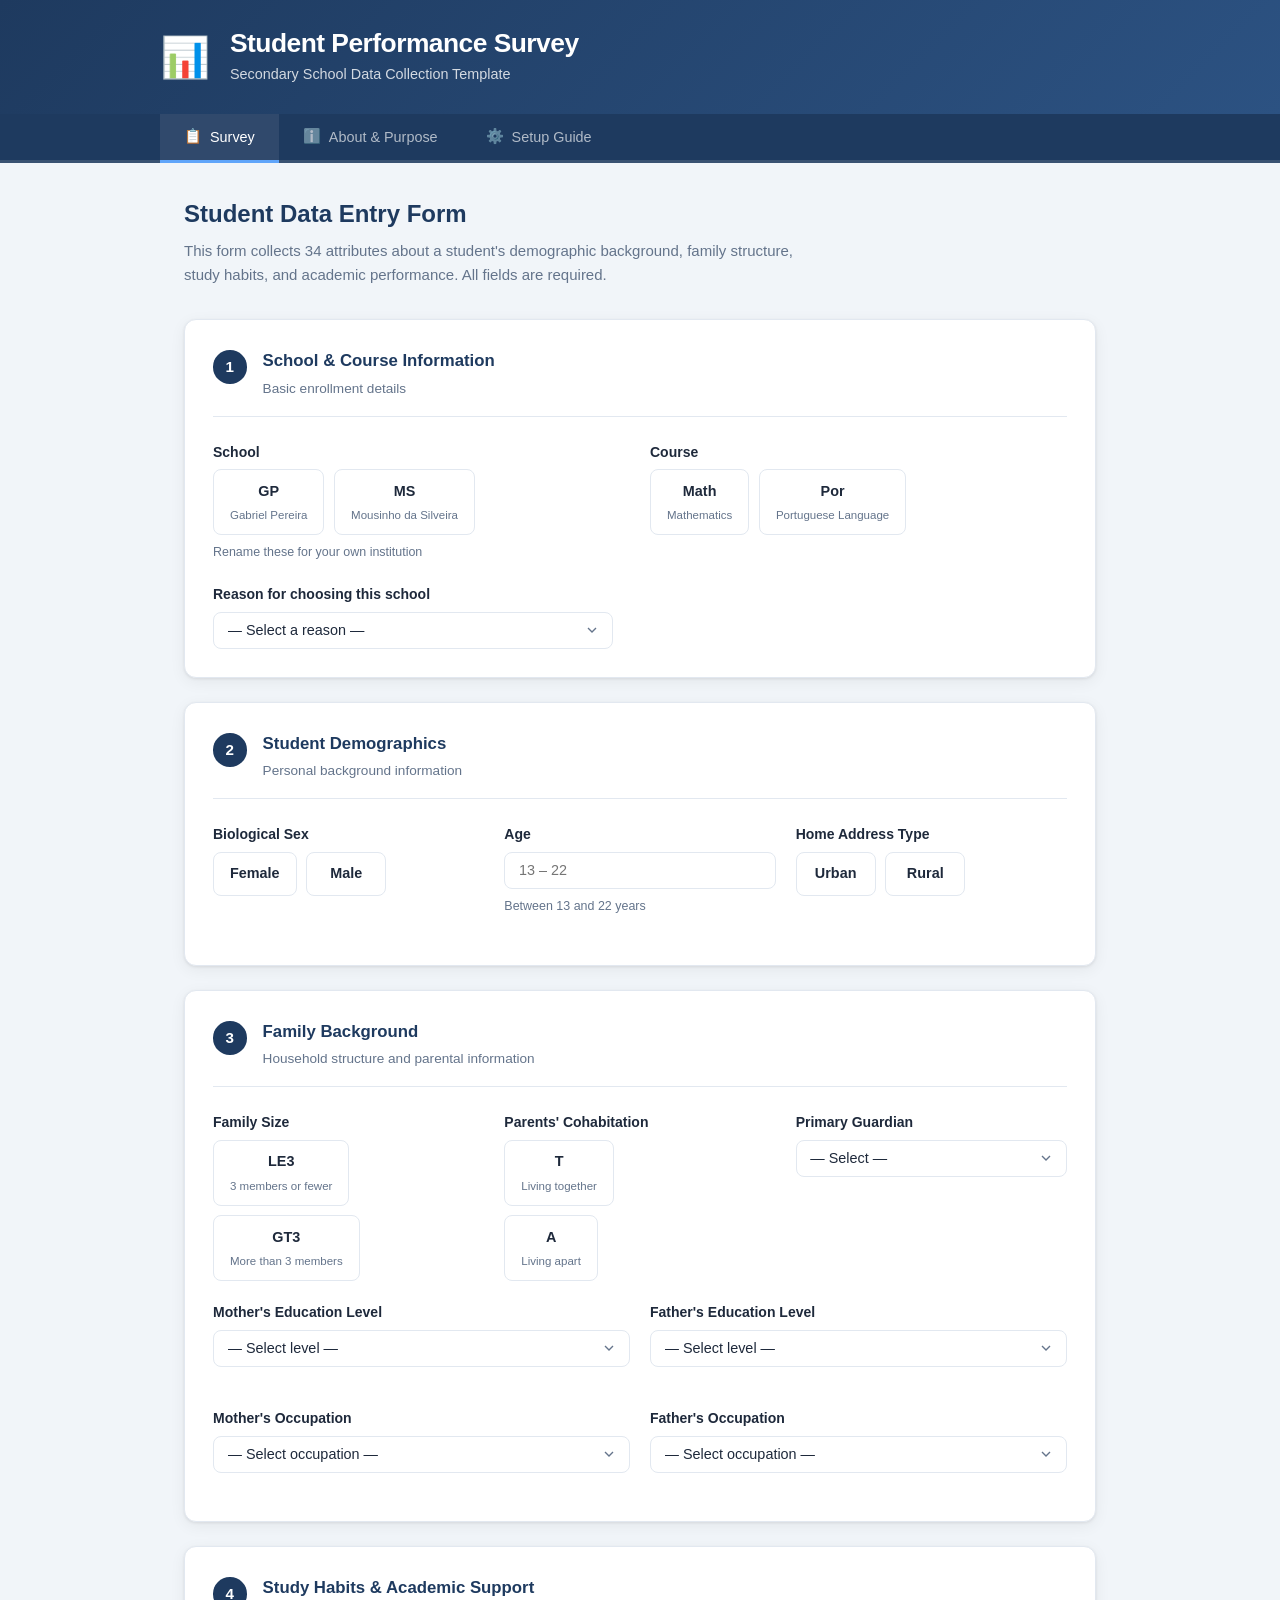
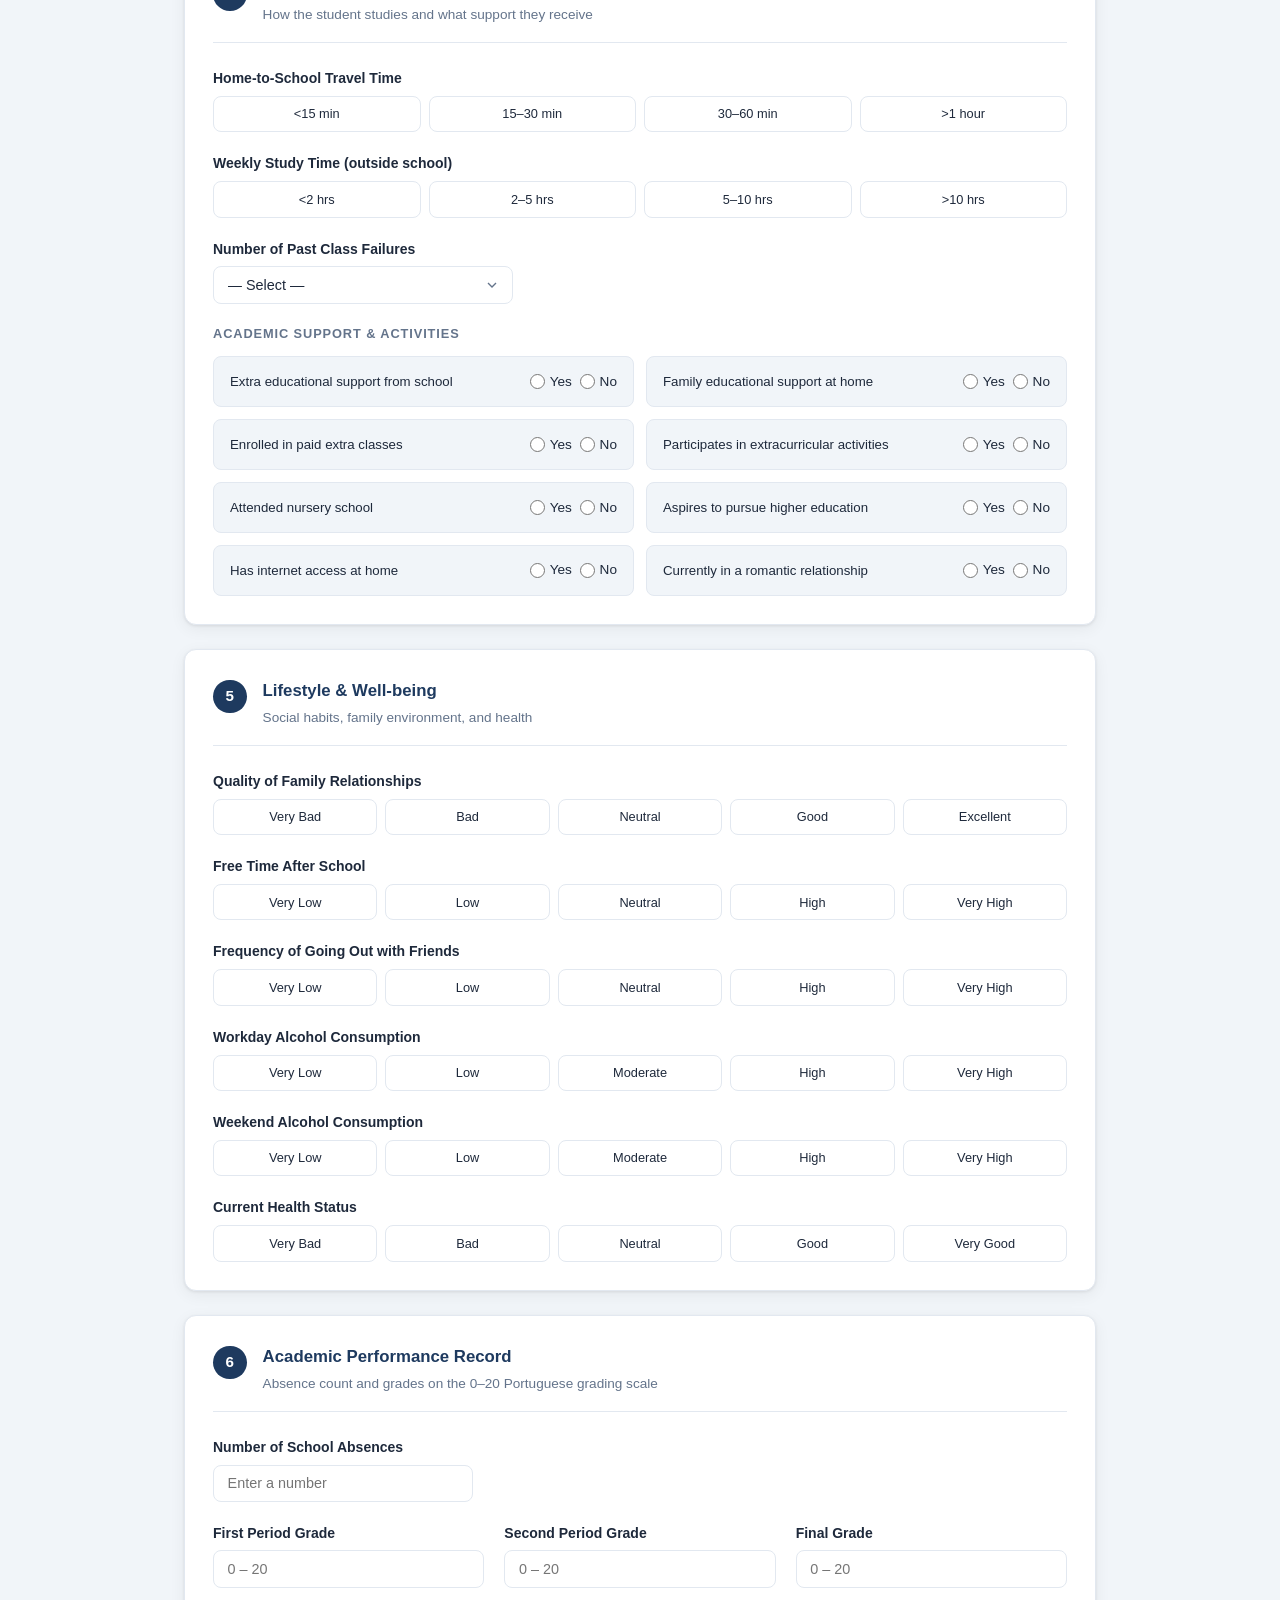
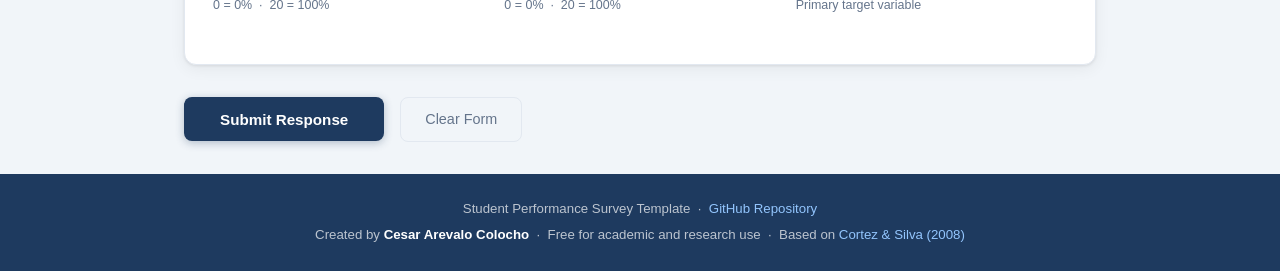
==== web/index.html @ eb3ae53f "renaming folder "Website" to "web"" ====
<!DOCTYPE html>
<html lang="en">
<head>
  <meta charset="UTF-8">
  <meta name="viewport" content="width=device-width, initial-scale=1.0">
  <meta name="description" content="A reusable survey template for collecting secondary school student performance data, compatible with the UCI Student Performance Dataset schema.">
  <title>Student Performance Survey — Data Collection Template</title>
  <link rel="stylesheet" href="style.css">
</head>
<body>

<!-- ═══════════════════════════ HEADER ═══════════════════════════ -->
<header class="site-header">
  <div class="header-inner">
    <div class="header-icon">📊</div>
    <div class="header-text">
      <h1>Student Performance Survey</h1>
      <p>Secondary School Data Collection Template</p>
    </div>
  </div>
</header>

<!-- ═══════════════════════════ TAB NAV ══════════════════════════ -->
<nav class="tab-nav">
  <div class="tab-nav-inner">
    <button class="tab-btn active" data-tab="survey">
      <span>📋</span> Survey
    </button>
    <button class="tab-btn" data-tab="about">
      <span>ℹ️</span> About &amp; Purpose
    </button>
    <button class="tab-btn" data-tab="setup">
      <span>⚙️</span> Setup Guide
    </button>
  </div>
</nav>

<!-- ═══════════════════════════ MAIN ═════════════════════════════ -->
<main class="main-content">

  <!-- ─────────────────── SURVEY TAB ─────────────────── -->
  <div id="tab-survey" class="tab-panel active">

    <div class="panel-intro">
      <h2>Student Data Entry Form</h2>
      <p>This form collects 34 attributes about a student's demographic background, family structure, study habits, and academic performance. All fields are required.</p>
    </div>

    <form id="survey-form" novalidate>

      <!-- ── Section 1: School & Course ── -->
      <div class="form-section">
        <div class="section-header">
          <span class="section-num">1</span>
          <div>
            <h3>School &amp; Course Information</h3>
            <p>Basic enrollment details</p>
          </div>
        </div>

        <div class="form-grid-2">
          <div class="form-group">
            <label class="field-label">School <span class="attr-tag">school</span></label>
            <div class="radio-card-group">
              <label class="radio-card">
                <input type="radio" name="school" value="GP">
                <span class="rc-box"><strong>GP</strong><small>Gabriel Pereira</small></span>
              </label>
              <label class="radio-card">
                <input type="radio" name="school" value="MS">
                <span class="rc-box"><strong>MS</strong><small>Mousinho da Silveira</small></span>
              </label>
            </div>
            <span class="field-hint">Rename these for your own institution</span>
          </div>

          <div class="form-group">
            <label class="field-label">Course <span class="attr-tag">course</span></label>
            <div class="radio-card-group">
              <label class="radio-card">
                <input type="radio" name="course" value="Math">
                <span class="rc-box"><strong>Math</strong><small>Mathematics</small></span>
              </label>
              <label class="radio-card">
                <input type="radio" name="course" value="Por">
                <span class="rc-box"><strong>Por</strong><small>Portuguese Language</small></span>
              </label>
            </div>
          </div>
        </div>

        <div class="form-group" style="max-width:400px;">
          <label class="field-label">Reason for choosing this school <span class="attr-tag">reason</span></label>
          <select name="reason">
            <option value="">— Select a reason —</option>
            <option value="home">Close to home</option>
            <option value="reputation">School reputation</option>
            <option value="course">Course preference</option>
            <option value="other">Other</option>
          </select>
        </div>
      </div>

      <!-- ── Section 2: Demographics ── -->
      <div class="form-section">
        <div class="section-header">
          <span class="section-num">2</span>
          <div>
            <h3>Student Demographics</h3>
            <p>Personal background information</p>
          </div>
        </div>

        <div class="form-grid-3">
          <div class="form-group">
            <label class="field-label">Biological Sex <span class="attr-tag">sex</span></label>
            <div class="radio-card-group">
              <label class="radio-card">
                <input type="radio" name="sex" value="F">
                <span class="rc-box"><strong>Female</strong></span>
              </label>
              <label class="radio-card">
                <input type="radio" name="sex" value="M">
                <span class="rc-box"><strong>Male</strong></span>
              </label>
            </div>
          </div>

          <div class="form-group">
            <label class="field-label">Age <span class="attr-tag">age</span></label>
            <input type="number" name="age" min="13" max="22" placeholder="13 – 22">
            <span class="field-hint">Between 13 and 22 years</span>
          </div>

          <div class="form-group">
            <label class="field-label">Home Address Type <span class="attr-tag">address</span></label>
            <div class="radio-card-group">
              <label class="radio-card">
                <input type="radio" name="address" value="U">
                <span class="rc-box"><strong>Urban</strong></span>
              </label>
              <label class="radio-card">
                <input type="radio" name="address" value="R">
                <span class="rc-box"><strong>Rural</strong></span>
              </label>
            </div>
          </div>
        </div>
      </div>

      <!-- ── Section 3: Family Background ── -->
      <div class="form-section">
        <div class="section-header">
          <span class="section-num">3</span>
          <div>
            <h3>Family Background</h3>
            <p>Household structure and parental information</p>
          </div>
        </div>

        <div class="form-grid-3">
          <div class="form-group">
            <label class="field-label">Family Size <span class="attr-tag">famsize</span></label>
            <div class="radio-card-group col">
              <label class="radio-card">
                <input type="radio" name="famsize" value="LE3">
                <span class="rc-box"><strong>LE3</strong><small>3 members or fewer</small></span>
              </label>
              <label class="radio-card">
                <input type="radio" name="famsize" value="GT3">
                <span class="rc-box"><strong>GT3</strong><small>More than 3 members</small></span>
              </label>
            </div>
          </div>

          <div class="form-group">
            <label class="field-label">Parents' Cohabitation <span class="attr-tag">Pstatus</span></label>
            <div class="radio-card-group col">
              <label class="radio-card">
                <input type="radio" name="Pstatus" value="T">
                <span class="rc-box"><strong>T</strong><small>Living together</small></span>
              </label>
              <label class="radio-card">
                <input type="radio" name="Pstatus" value="A">
                <span class="rc-box"><strong>A</strong><small>Living apart</small></span>
              </label>
            </div>
          </div>

          <div class="form-group">
            <label class="field-label">Primary Guardian <span class="attr-tag">guardian</span></label>
            <select name="guardian">
              <option value="">— Select —</option>
              <option value="mother">Mother</option>
              <option value="father">Father</option>
              <option value="other">Other</option>
            </select>
          </div>
        </div>

        <div class="form-grid-2">
          <div class="form-group">
            <label class="field-label">Mother's Education Level <span class="attr-tag">Medu</span></label>
            <select name="Medu">
              <option value="">— Select level —</option>
              <option value="0">0 — None</option>
              <option value="1">1 — Primary education (4th grade)</option>
              <option value="2">2 — 5th to 9th grade</option>
              <option value="3">3 — Secondary education</option>
              <option value="4">4 — Higher education</option>
            </select>
          </div>
          <div class="form-group">
            <label class="field-label">Father's Education Level <span class="attr-tag">Fedu</span></label>
            <select name="Fedu">
              <option value="">— Select level —</option>
              <option value="0">0 — None</option>
              <option value="1">1 — Primary education (4th grade)</option>
              <option value="2">2 — 5th to 9th grade</option>
              <option value="3">3 — Secondary education</option>
              <option value="4">4 — Higher education</option>
            </select>
          </div>
          <div class="form-group">
            <label class="field-label">Mother's Occupation <span class="attr-tag">Mjob</span></label>
            <select name="Mjob">
              <option value="">— Select occupation —</option>
              <option value="teacher">Teacher</option>
              <option value="health">Health sector</option>
              <option value="services">Civil services</option>
              <option value="at_home">At home</option>
              <option value="other">Other</option>
            </select>
          </div>
          <div class="form-group">
            <label class="field-label">Father's Occupation <span class="attr-tag">Fjob</span></label>
            <select name="Fjob">
              <option value="">— Select occupation —</option>
              <option value="teacher">Teacher</option>
              <option value="health">Health sector</option>
              <option value="services">Civil services</option>
              <option value="at_home">At home</option>
              <option value="other">Other</option>
            </select>
          </div>
        </div>
      </div>

      <!-- ── Section 4: Study Habits & Support ── -->
      <div class="form-section">
        <div class="section-header">
          <span class="section-num">4</span>
          <div>
            <h3>Study Habits &amp; Academic Support</h3>
            <p>How the student studies and what support they receive</p>
          </div>
        </div>

        <div class="form-group">
          <label class="field-label">Home-to-School Travel Time <span class="attr-tag">traveltime</span></label>
          <div class="scale-buttons" data-field="traveltime">
            <button type="button" class="scale-btn" data-value="1"><span>&lt;15 min</span></button>
            <button type="button" class="scale-btn" data-value="2"><span>15–30 min</span></button>
            <button type="button" class="scale-btn" data-value="3"><span>30–60 min</span></button>
            <button type="button" class="scale-btn" data-value="4"><span>&gt;1 hour</span></button>
          </div>
          <input type="hidden" name="traveltime" id="traveltime-hidden">
        </div>

        <div class="form-group">
          <label class="field-label">Weekly Study Time (outside school) <span class="attr-tag">studytime</span></label>
          <div class="scale-buttons" data-field="studytime">
            <button type="button" class="scale-btn" data-value="1"><span>&lt;2 hrs</span></button>
            <button type="button" class="scale-btn" data-value="2"><span>2–5 hrs</span></button>
            <button type="button" class="scale-btn" data-value="3"><span>5–10 hrs</span></button>
            <button type="button" class="scale-btn" data-value="4"><span>&gt;10 hrs</span></button>
          </div>
          <input type="hidden" name="studytime" id="studytime-hidden">
        </div>

        <div class="form-group" style="max-width:300px;">
          <label class="field-label">Number of Past Class Failures <span class="attr-tag">failures</span></label>
          <select name="failures">
            <option value="">— Select —</option>
            <option value="0">0 — No failures</option>
            <option value="1">1 — One failure</option>
            <option value="2">2 — Two failures</option>
            <option value="3">3 — Three failures</option>
            <option value="4">4 or more failures</option>
          </select>
        </div>

        <p class="subsection-label">Academic Support &amp; Activities</p>
        <div class="yn-grid">
          <div class="yn-item">
            <div class="yn-label">Extra educational support from school <span class="attr-tag">schoolsup</span></div>
            <div class="yn-btns">
              <label class="yn-opt"><input type="radio" name="schoolsup" value="yes"> Yes</label>
              <label class="yn-opt"><input type="radio" name="schoolsup" value="no"> No</label>
            </div>
          </div>
          <div class="yn-item">
            <div class="yn-label">Family educational support at home <span class="attr-tag">famsup</span></div>
            <div class="yn-btns">
              <label class="yn-opt"><input type="radio" name="famsup" value="yes"> Yes</label>
              <label class="yn-opt"><input type="radio" name="famsup" value="no"> No</label>
            </div>
          </div>
          <div class="yn-item">
            <div class="yn-label">Enrolled in paid extra classes <span class="attr-tag">paid</span></div>
            <div class="yn-btns">
              <label class="yn-opt"><input type="radio" name="paid" value="yes"> Yes</label>
              <label class="yn-opt"><input type="radio" name="paid" value="no"> No</label>
            </div>
          </div>
          <div class="yn-item">
            <div class="yn-label">Participates in extracurricular activities <span class="attr-tag">activities</span></div>
            <div class="yn-btns">
              <label class="yn-opt"><input type="radio" name="activities" value="yes"> Yes</label>
              <label class="yn-opt"><input type="radio" name="activities" value="no"> No</label>
            </div>
          </div>
          <div class="yn-item">
            <div class="yn-label">Attended nursery school <span class="attr-tag">nursery</span></div>
            <div class="yn-btns">
              <label class="yn-opt"><input type="radio" name="nursery" value="yes"> Yes</label>
              <label class="yn-opt"><input type="radio" name="nursery" value="no"> No</label>
            </div>
          </div>
          <div class="yn-item">
            <div class="yn-label">Aspires to pursue higher education <span class="attr-tag">higher</span></div>
            <div class="yn-btns">
              <label class="yn-opt"><input type="radio" name="higher" value="yes"> Yes</label>
              <label class="yn-opt"><input type="radio" name="higher" value="no"> No</label>
            </div>
          </div>
          <div class="yn-item">
            <div class="yn-label">Has internet access at home <span class="attr-tag">internet</span></div>
            <div class="yn-btns">
              <label class="yn-opt"><input type="radio" name="internet" value="yes"> Yes</label>
              <label class="yn-opt"><input type="radio" name="internet" value="no"> No</label>
            </div>
          </div>
          <div class="yn-item">
            <div class="yn-label">Currently in a romantic relationship <span class="attr-tag">romantic</span></div>
            <div class="yn-btns">
              <label class="yn-opt"><input type="radio" name="romantic" value="yes"> Yes</label>
              <label class="yn-opt"><input type="radio" name="romantic" value="no"> No</label>
            </div>
          </div>
        </div>
      </div>

      <!-- ── Section 5: Lifestyle & Well-being ── -->
      <div class="form-section">
        <div class="section-header">
          <span class="section-num">5</span>
          <div>
            <h3>Lifestyle &amp; Well-being</h3>
            <p>Social habits, family environment, and health</p>
          </div>
        </div>

        <div class="form-group">
          <label class="field-label">Quality of Family Relationships <span class="attr-tag">famrel</span></label>
          <div class="scale-buttons" data-field="famrel">
            <button type="button" class="scale-btn" data-value="1"><span>Very Bad</span></button>
            <button type="button" class="scale-btn" data-value="2"><span>Bad</span></button>
            <button type="button" class="scale-btn" data-value="3"><span>Neutral</span></button>
            <button type="button" class="scale-btn" data-value="4"><span>Good</span></button>
            <button type="button" class="scale-btn" data-value="5"><span>Excellent</span></button>
          </div>
          <input type="hidden" name="famrel" id="famrel-hidden">
        </div>

        <div class="form-group">
          <label class="field-label">Free Time After School <span class="attr-tag">freetime</span></label>
          <div class="scale-buttons" data-field="freetime">
            <button type="button" class="scale-btn" data-value="1"><span>Very Low</span></button>
            <button type="button" class="scale-btn" data-value="2"><span>Low</span></button>
            <button type="button" class="scale-btn" data-value="3"><span>Neutral</span></button>
            <button type="button" class="scale-btn" data-value="4"><span>High</span></button>
            <button type="button" class="scale-btn" data-value="5"><span>Very High</span></button>
          </div>
          <input type="hidden" name="freetime" id="freetime-hidden">
        </div>

        <div class="form-group">
          <label class="field-label">Frequency of Going Out with Friends <span class="attr-tag">goout</span></label>
          <div class="scale-buttons" data-field="goout">
            <button type="button" class="scale-btn" data-value="1"><span>Very Low</span></button>
            <button type="button" class="scale-btn" data-value="2"><span>Low</span></button>
            <button type="button" class="scale-btn" data-value="3"><span>Neutral</span></button>
            <button type="button" class="scale-btn" data-value="4"><span>High</span></button>
            <button type="button" class="scale-btn" data-value="5"><span>Very High</span></button>
          </div>
          <input type="hidden" name="goout" id="goout-hidden">
        </div>

        <div class="form-group">
          <label class="field-label">Workday Alcohol Consumption <span class="attr-tag">Dalc</span></label>
          <div class="scale-buttons" data-field="Dalc">
            <button type="button" class="scale-btn" data-value="1"><span>Very Low</span></button>
            <button type="button" class="scale-btn" data-value="2"><span>Low</span></button>
            <button type="button" class="scale-btn" data-value="3"><span>Moderate</span></button>
            <button type="button" class="scale-btn" data-value="4"><span>High</span></button>
            <button type="button" class="scale-btn" data-value="5"><span>Very High</span></button>
          </div>
          <input type="hidden" name="Dalc" id="Dalc-hidden">
        </div>

        <div class="form-group">
          <label class="field-label">Weekend Alcohol Consumption <span class="attr-tag">Walc</span></label>
          <div class="scale-buttons" data-field="Walc">
            <button type="button" class="scale-btn" data-value="1"><span>Very Low</span></button>
            <button type="button" class="scale-btn" data-value="2"><span>Low</span></button>
            <button type="button" class="scale-btn" data-value="3"><span>Moderate</span></button>
            <button type="button" class="scale-btn" data-value="4"><span>High</span></button>
            <button type="button" class="scale-btn" data-value="5"><span>Very High</span></button>
          </div>
          <input type="hidden" name="Walc" id="Walc-hidden">
        </div>

        <div class="form-group">
          <label class="field-label">Current Health Status <span class="attr-tag">health</span></label>
          <div class="scale-buttons" data-field="health">
            <button type="button" class="scale-btn" data-value="1"><span>Very Bad</span></button>
            <button type="button" class="scale-btn" data-value="2"><span>Bad</span></button>
            <button type="button" class="scale-btn" data-value="3"><span>Neutral</span></button>
            <button type="button" class="scale-btn" data-value="4"><span>Good</span></button>
            <button type="button" class="scale-btn" data-value="5"><span>Very Good</span></button>
          </div>
          <input type="hidden" name="health" id="health-hidden">
        </div>
      </div>

      <!-- ── Section 6: Academic Performance ── -->
      <div class="form-section">
        <div class="section-header">
          <span class="section-num">6</span>
          <div>
            <h3>Academic Performance Record</h3>
            <p>Absence count and grades on the 0–20 Portuguese grading scale</p>
          </div>
        </div>

        <div class="form-group" style="max-width:260px;">
          <label class="field-label">Number of School Absences <span class="attr-tag">absences</span></label>
          <input type="number" name="absences" min="0" max="999" placeholder="Enter a number">
        </div>

        <div class="form-grid-3">
          <div class="form-group">
            <label class="field-label">First Period Grade <span class="attr-tag">G1</span></label>
            <input type="number" name="G1" min="0" max="20" placeholder="0 – 20">
            <span class="field-hint">0 = 0% &nbsp;·&nbsp; 20 = 100%</span>
          </div>
          <div class="form-group">
            <label class="field-label">Second Period Grade <span class="attr-tag">G2</span></label>
            <input type="number" name="G2" min="0" max="20" placeholder="0 – 20">
            <span class="field-hint">0 = 0% &nbsp;·&nbsp; 20 = 100%</span>
          </div>
          <div class="form-group">
            <label class="field-label">Final Grade <span class="attr-tag">G3</span></label>
            <input type="number" name="G3" min="0" max="20" placeholder="0 – 20">
            <span class="field-hint">Primary target variable</span>
          </div>
        </div>
      </div>

      <!-- ── Submit ── -->
      <div class="form-actions">
        <button type="submit" class="btn-submit" id="submit-btn">
          <span class="btn-text">Submit Response</span>
          <span class="btn-loading" hidden>Submitting…</span>
        </button>
        <button type="button" class="btn-reset" id="reset-btn">Clear Form</button>
      </div>

      <div id="form-feedback" class="form-feedback" hidden></div>

    </form>
  </div>

  <!-- ─────────────────── ABOUT TAB ─────────────────── -->
  <div id="tab-about" class="tab-panel">

    <div class="about-hero">
      <h2>About This Survey Template</h2>
      <p>A data collection instrument designed for replicating and extending student performance research in secondary schools — free for any academic or research use.</p>
    </div>

    <div class="about-grid">

      <div class="about-card">
        <div class="about-icon">🎯</div>
        <h3>Purpose</h3>
        <p>This survey template supports <strong>data pattern mining</strong> research on secondary school student performance. It is based on the landmark study by Cortez &amp; Silva (2008), which demonstrated that academic outcomes can be predicted and clustered from demographic, family, and behavioral data using machine learning techniques.</p>
        <p>The 34 attributes collected here enable researchers to apply clustering, classification, anomaly detection, and dimensionality reduction to discover student performance profiles and the factors that shape them.</p>
      </div>

      <div class="about-card">
        <div class="about-icon">📚</div>
        <h3>What is Data Pattern Mining for Student Performance?</h3>
        <p>Data pattern mining extracts hidden structures from large collections of student records. In the secondary school context, this means identifying natural student groups, learning rules that explain academic success or risk, and flagging students with unusually different profiles.</p>
        <ul>
          <li><strong>Clustering</strong> — Discovers student profiles (e.g., high achievers, at-risk students) without predefined labels.</li>
          <li><strong>Classification</strong> — Learns rules such as "students with a second-period grade above 12 and zero past failures tend to be high performers."</li>
          <li><strong>Anomaly Detection</strong> — Identifies students whose profile does not match any typical pattern, signaling cases that deserve individual attention.</li>
          <li><strong>PCA</strong> — Reduces redundant features while preserving the most important variation in the data.</li>
        </ul>
        <p>These techniques help schools move from reactive intervention toward proactive, data-driven student support.</p>
      </div>

      <div class="about-card">
        <div class="about-icon">📝</div>
        <h3>Reference Dataset</h3>
        <p>This template replicates the attribute schema from the UCI Student Performance Dataset:</p>
        <blockquote>
          Cortez, P. and Silva, A. (2008). <em>Using Data Mining to Predict Secondary School Student Performance.</em> University of Minho, Portugal.
          <br><a href="https://archive-beta.ics.uci.edu/dataset/320/student+performance" target="_blank">UCI Repository →</a>
        </blockquote>
        <p>The original dataset covered students from two Portuguese secondary schools enrolled in Mathematics and Portuguese Language courses. This template preserves all 33 original attributes plus a 34th attribute (<code>course</code>) introduced when merging the two course datasets, as described in the accompanying data dictionary.</p>
      </div>

      <div class="about-card author-card">
        <div class="about-icon">👤</div>
        <h3>Author</h3>
        <div class="author-details">
          <p class="author-name">Cesar Arevalo Colocho</p>
          <p>CS 4412 — Data Mining</p>
          <p><a href="mailto:geovani.colocho03@gmail.com">geovani.colocho03@gmail.com</a></p>
          <p><a href="https://github.com/Colochoo/cs4412-project" target="_blank">github.com/Colochoo/cs4412-project →</a></p>
        </div>
        <div class="license-box">
          <span class="license-badge">🔓 Free to Use</span>
          <p>This template is free for any academic research, educational analysis, or replication study. Attribution is appreciated but not required. No commercial restrictions apply.</p>
        </div>
      </div>

      <div class="about-card full-width">
        <div class="about-icon">📊</div>
        <h3>How the Data Is Stored &amp; Used</h3>
        <p>Responses submitted through this form are stored directly in a Google Spreadsheet as a structured table where each row is one student and each column maps to one of the 34 attributes. From there, researchers can:</p>
        <ul>
          <li>Export the sheet as <strong>.csv</strong> (File → Download → CSV) for use in R, Python, or any data analysis tool.</li>
          <li>Apply the same preprocessing and analysis pipeline used in the original project (K-Means, PCA, DBSCAN, Decision Tree, LOF).</li>
          <li>Adapt the attribute list or school/course labels for their own institutional context.</li>
        </ul>
        <p>No data is stored on any external server beyond your own Google account. This site is fully static and hosted on GitHub Pages.</p>
      </div>

    </div>
  </div>

  <!-- ─────────────────── SETUP TAB ─────────────────── -->
  <div id="tab-setup" class="tab-panel">

    <div class="panel-intro">
      <h2>Setup Guide: Connecting to Google Sheets</h2>
      <p>Follow these six steps to route form responses to your own Google Spreadsheet. No paid services or backend servers are needed — everything runs through Google Apps Script.</p>
    </div>

    <div class="steps-list">

      <div class="step-card">
        <div class="step-num">1</div>
        <div class="step-body">
          <h3>Create a Google Spreadsheet</h3>
          <p>Go to <a href="https://sheets.google.com" target="_blank">sheets.google.com</a> and create a new blank spreadsheet. Name it anything (e.g., "Student Survey Responses"). Leave all cells empty — the script will add the column headers automatically on the first submission.</p>
        </div>
      </div>

      <div class="step-card">
        <div class="step-num">2</div>
        <div class="step-body">
          <h3>Open the Apps Script Editor</h3>
          <p>Inside your spreadsheet, click <strong>Extensions → Apps Script</strong>. Delete any placeholder code and paste the script below exactly as shown.</p>
          <div class="code-block">
            <div class="code-header">
              <span>Apps Script — paste into the editor (script.gs)</span>
              <button class="copy-btn" data-target="gas-code">Copy</button>
            </div>
            <pre id="gas-code">function doPost(e) {
  try {
    var sheet = SpreadsheetApp.getActiveSpreadsheet().getActiveSheet();
    var data  = JSON.parse(e.postData.contents);

    var headers = [
      'timestamp', 'school', 'sex', 'age', 'address', 'famsize',
      'Pstatus', 'Medu', 'Fedu', 'Mjob', 'Fjob', 'reason', 'guardian',
      'traveltime', 'studytime', 'failures', 'schoolsup', 'famsup',
      'paid', 'activities', 'nursery', 'higher', 'internet', 'romantic',
      'famrel', 'freetime', 'goout', 'Dalc', 'Walc', 'health',
      'absences', 'G1', 'G2', 'G3', 'course'
    ];

    if (sheet.getLastRow() === 0) {
      sheet.appendRow(headers);
    }

    var row = headers.map(function(h) {
      return h === 'timestamp'
        ? new Date().toISOString()
        : (data[h] !== undefined ? data[h] : '');
    });

    sheet.appendRow(row);

    return ContentService
      .createTextOutput(JSON.stringify({ status: 'success' }))
      .setMimeType(ContentService.MimeType.JSON);

  } catch (err) {
    return ContentService
      .createTextOutput(JSON.stringify({ status: 'error', message: err.toString() }))
      .setMimeType(ContentService.MimeType.JSON);
  }
}</pre>
          </div>
        </div>
      </div>

      <div class="step-card">
        <div class="step-num">3</div>
        <div class="step-body">
          <h3>Deploy as a Web App</h3>
          <ol>
            <li>Click <strong>Deploy → New deployment</strong></li>
            <li>Click the gear icon next to "Select type" and choose <strong>Web app</strong></li>
            <li>Set <strong>Execute as: Me</strong></li>
            <li>Set <strong>Who has access: Anyone</strong></li>
            <li>Click <strong>Deploy</strong> and authorize the requested permissions</li>
            <li>Copy the <strong>Web app URL</strong> that appears — it starts with <code>https://script.google.com/macros/s/…</code></li>
          </ol>
        </div>
      </div>

      <div class="step-card">
        <div class="step-num">4</div>
        <div class="step-body">
          <h3>Paste the URL into script.js</h3>
          <p>Open <code>script.js</code> in this repository. At the very top, find the configuration block and replace the placeholder value with your web app URL:</p>
          <div class="code-block">
            <pre>// ── CONFIGURATION ────────────────────────────────────────────────
const APPS_SCRIPT_URL = 'YOUR_WEB_APP_URL_HERE';
// ─────────────────────────────────────────────────────────────────</pre>
          </div>
          <p>Save the file, commit the change, and push to GitHub.</p>
        </div>
      </div>

      <div class="step-card">
        <div class="step-num">5</div>
        <div class="step-body">
          <h3>Enable GitHub Pages</h3>
          <ol>
            <li>Go to your repository on GitHub</li>
            <li>Click <strong>Settings → Pages</strong></li>
            <li>Under "Source", select <strong>Deploy from a branch</strong></li>
            <li>Select your branch (e.g., <strong>main</strong>) and the <strong>/Website</strong> folder</li>
            <li>Click <strong>Save</strong> — your site will be live at <code>https://yourusername.github.io/your-repo/</code> within a few minutes</li>
          </ol>
        </div>
      </div>

      <div class="step-card">
        <div class="step-num">6</div>
        <div class="step-body">
          <h3>Export Collected Data as CSV</h3>
          <p>Open your Google Spreadsheet at any time and click <strong>File → Download → Comma Separated Values (.csv)</strong>. The exported file will match the Student Performance Dataset schema exactly and is ready for analysis in R or Python without any additional transformation.</p>
        </div>
      </div>

    </div>
  </div>

</main>

<!-- ═══════════════════════════ FOOTER ═══════════════════════════ -->
<footer class="site-footer">
  <div class="footer-inner">
    <p>Student Performance Survey Template &nbsp;·&nbsp; <a href="https://github.com/Colochoo/cs4412-project" target="_blank">GitHub Repository</a></p>
    <p>Created by <strong>Cesar Arevalo Colocho</strong> &nbsp;·&nbsp; Free for academic and research use &nbsp;·&nbsp; Based on <a href="https://archive-beta.ics.uci.edu/dataset/320/student+performance" target="_blank">Cortez &amp; Silva (2008)</a></p>
  </div>
</footer>

<script src="script.js"></script>
</body>
</html>
---- web/style.css ----
/* ═══════════════════════════════════════════════════════════════
   Student Performance Survey — Stylesheet
   ═══════════════════════════════════════════════════════════════ */

/* ── Custom Properties ── */
:root {
  --primary:       #1e3a5f;
  --primary-hover: #16304f;
  --accent:        #3b82f6;
  --accent-light:  #dbeafe;
  --accent-dark:   #1d4ed8;
  --success:       #16a34a;
  --success-light: #dcfce7;
  --error:         #dc2626;
  --error-light:   #fee2e2;
  --warning:       #d97706;
  --bg:            #f1f5f9;
  --card:          #ffffff;
  --border:        #e2e8f0;
  --border-focus:  #3b82f6;
  --text:          #1e293b;
  --text-muted:    #64748b;
  --text-light:    #94a3b8;
  --radius:        12px;
  --radius-sm:     8px;
  --shadow:        0 1px 3px rgba(0,0,0,.08), 0 4px 16px rgba(0,0,0,.06);
  --shadow-md:     0 4px 6px rgba(0,0,0,.07), 0 10px 30px rgba(0,0,0,.10);
  --transition:    0.18s ease;
}

/* ── Reset & Base ── */
*, *::before, *::after { box-sizing: border-box; margin: 0; padding: 0; }

html { scroll-behavior: smooth; }

body {
  font-family: -apple-system, BlinkMacSystemFont, 'Segoe UI', Roboto, 'Helvetica Neue', Arial, sans-serif;
  background: var(--bg);
  color: var(--text);
  font-size: 15px;
  line-height: 1.6;
  min-height: 100vh;
  display: flex;
  flex-direction: column;
}

a { color: var(--accent); text-decoration: none; }
a:hover { text-decoration: underline; color: var(--accent-dark); }

ul { padding-left: 1.4rem; }
li { margin-bottom: 0.4rem; }

/* ═══════════════════════════════════════════════════════════════
   HEADER
   ═══════════════════════════════════════════════════════════════ */
.site-header {
  background: linear-gradient(135deg, var(--primary) 0%, #2c5282 100%);
  color: #fff;
  padding: 1.75rem 1.5rem;
  box-shadow: 0 2px 12px rgba(0,0,0,.2);
}

.header-inner {
  max-width: 960px;
  margin: 0 auto;
  display: flex;
  align-items: center;
  gap: 1.25rem;
}

.header-icon { font-size: 2.5rem; line-height: 1; }

.header-text h1 {
  font-size: 1.65rem;
  font-weight: 700;
  letter-spacing: -0.02em;
  line-height: 1.2;
}

.header-text p {
  font-size: 0.9rem;
  opacity: 0.8;
  margin-top: 0.2rem;
}

/* ═══════════════════════════════════════════════════════════════
   TAB NAVIGATION
   ═══════════════════════════════════════════════════════════════ */
.tab-nav {
  background: var(--primary);
  border-bottom: 3px solid rgba(255,255,255,0.12);
  position: sticky;
  top: 0;
  z-index: 100;
}

.tab-nav-inner {
  max-width: 960px;
  margin: 0 auto;
  display: flex;
  gap: 0;
}

.tab-btn {
  background: transparent;
  border: none;
  color: rgba(255,255,255,0.65);
  padding: 0.9rem 1.5rem;
  font-size: 0.9rem;
  font-weight: 500;
  cursor: pointer;
  display: flex;
  align-items: center;
  gap: 0.5rem;
  transition: var(--transition);
  border-bottom: 3px solid transparent;
  margin-bottom: -3px;
  white-space: nowrap;
}

.tab-btn:hover { color: rgba(255,255,255,0.9); background: rgba(255,255,255,0.06); }

.tab-btn.active {
  color: #fff;
  border-bottom-color: #60a5fa;
  background: rgba(255,255,255,0.08);
}

/* ═══════════════════════════════════════════════════════════════
   MAIN CONTENT & TAB PANELS
   ═══════════════════════════════════════════════════════════════ */
.main-content {
  max-width: 960px;
  margin: 0 auto;
  padding: 2rem 1.5rem;
  flex: 1;
  width: 100%;
}

.tab-panel { display: none; }
.tab-panel.active { display: block; }

.panel-intro {
  margin-bottom: 2rem;
}

.panel-intro h2 {
  font-size: 1.5rem;
  font-weight: 700;
  color: var(--primary);
  margin-bottom: 0.4rem;
}

.panel-intro p { color: var(--text-muted); max-width: 620px; }

/* ═══════════════════════════════════════════════════════════════
   FORM SECTIONS
   ═══════════════════════════════════════════════════════════════ */
.form-section {
  background: var(--card);
  border: 1px solid var(--border);
  border-radius: var(--radius);
  padding: 1.75rem;
  margin-bottom: 1.5rem;
  box-shadow: var(--shadow);
}

.section-header {
  display: flex;
  align-items: flex-start;
  gap: 1rem;
  margin-bottom: 1.5rem;
  padding-bottom: 1rem;
  border-bottom: 1px solid var(--border);
}

.section-num {
  background: var(--primary);
  color: #fff;
  width: 2.1rem;
  height: 2.1rem;
  border-radius: 50%;
  display: flex;
  align-items: center;
  justify-content: center;
  font-weight: 700;
  font-size: 0.95rem;
  flex-shrink: 0;
  margin-top: 2px;
}

.section-header h3 {
  font-size: 1.05rem;
  font-weight: 700;
  color: var(--primary);
  margin-bottom: 0.15rem;
}

.section-header p {
  font-size: 0.85rem;
  color: var(--text-muted);
}

/* ── Grid Layouts ── */
.form-grid-2 {
  display: grid;
  grid-template-columns: repeat(2, 1fr);
  gap: 1.25rem;
}

.form-grid-3 {
  display: grid;
  grid-template-columns: repeat(3, 1fr);
  gap: 1.25rem;
}

/* ── Form Group ── */
.form-group {
  display: flex;
  flex-direction: column;
  gap: 0.4rem;
  margin-bottom: 1.25rem;
}

.form-group:last-child { margin-bottom: 0; }

.field-label {
  font-size: 0.875rem;
  font-weight: 600;
  color: var(--text);
  display: flex;
  align-items: center;
  gap: 0.5rem;
  flex-wrap: wrap;
}

.attr-tag {
  display: none;
}

.field-hint {
  font-size: 0.78rem;
  color: var(--text-muted);
  margin-top: 0.1rem;
}

.subsection-label {
  font-size: 0.8rem;
  font-weight: 700;
  text-transform: uppercase;
  letter-spacing: 0.07em;
  color: var(--text-muted);
  margin: 1.25rem 0 0.75rem;
}

/* ── Inputs & Selects ── */
input[type="number"],
select {
  padding: 0.6rem 0.85rem;
  border: 1.5px solid var(--border);
  border-radius: var(--radius-sm);
  font-size: 0.9rem;
  color: var(--text);
  background: #fff;
  transition: var(--transition);
  width: 100%;
  appearance: none;
  -webkit-appearance: none;
}

select {
  background-image: url("data:image/svg+xml,%3Csvg xmlns='http://www.w3.org/2000/svg' width='16' height='16' viewBox='0 0 24 24' fill='none' stroke='%2364748b' stroke-width='2'%3E%3Cpath d='M6 9l6 6 6-6'/%3E%3C/svg%3E");
  background-repeat: no-repeat;
  background-position: right 0.75rem center;
  padding-right: 2.25rem;
}

input[type="number"]:focus,
select:focus {
  outline: none;
  border-color: var(--border-focus);
  box-shadow: 0 0 0 3px rgba(59,130,246,0.15);
}

input.field-error, select.field-error {
  border-color: var(--error);
  box-shadow: 0 0 0 3px rgba(220,38,38,0.12);
}

/* ── Radio Cards ── */
.radio-card-group {
  display: flex;
  gap: 0.6rem;
  flex-wrap: wrap;
}

.radio-card-group.col { flex-direction: column; }

.radio-card { display: flex; cursor: pointer; }

.radio-card input[type="radio"] { display: none; }

.rc-box {
  border: 1.5px solid var(--border);
  border-radius: var(--radius-sm);
  padding: 0.6rem 1rem;
  display: flex;
  flex-direction: column;
  align-items: center;
  gap: 0.2rem;
  transition: var(--transition);
  min-width: 80px;
  text-align: center;
  background: #fff;
  user-select: none;
}

.rc-box strong { font-size: 0.9rem; color: var(--text); }
.rc-box small  { font-size: 0.72rem; color: var(--text-muted); }

.radio-card input:checked + .rc-box {
  border-color: var(--accent);
  background: var(--accent-light);
}

.radio-card input:checked + .rc-box strong { color: var(--accent-dark); }
.radio-card input:checked + .rc-box small  { color: var(--accent); }

.radio-card:hover .rc-box {
  border-color: #93c5fd;
  background: #f0f7ff;
}

.radio-card-group.error-group .rc-box { border-color: var(--error); }

/* ── Scale Buttons ── */
.scale-buttons {
  display: flex;
  gap: 0.5rem;
  flex-wrap: wrap;
}

.scale-btn {
  flex: 1;
  min-width: 60px;
  display: flex;
  flex-direction: column;
  align-items: center;
  gap: 0.25rem;
  padding: 0.6rem 0.4rem;
  border: 1.5px solid var(--border);
  border-radius: var(--radius-sm);
  background: #fff;
  cursor: pointer;
  font-size: 1rem;
  font-weight: 700;
  color: var(--text);
  transition: var(--transition);
  line-height: 1;
}

.scale-btn span {
  font-size: 0.8rem;
  font-weight: 500;
  color: var(--text);
  text-align: center;
  line-height: 1.2;
}

.scale-btn:hover {
  border-color: #93c5fd;
  background: #f0f7ff;
  color: var(--accent-dark);
}

.scale-btn.active {
  background: var(--accent);
  border-color: var(--accent-dark);
  color: #fff;
}

.scale-btn.active span { color: rgba(255,255,255,0.85); }

.scale-buttons.error-group .scale-btn { border-color: var(--error); }

/* ── Yes / No Grid ── */
.yn-grid {
  display: grid;
  grid-template-columns: repeat(2, 1fr);
  gap: 0.75rem;
}

.yn-item {
  background: var(--bg);
  border: 1px solid var(--border);
  border-radius: var(--radius-sm);
  padding: 0.85rem 1rem;
  display: flex;
  justify-content: space-between;
  align-items: center;
  gap: 1rem;
}

.yn-label {
  font-size: 0.83rem;
  color: var(--text);
  display: flex;
  align-items: center;
  gap: 0.4rem;
  flex-wrap: wrap;
  flex: 1;
}

.yn-btns {
  display: flex;
  gap: 0.5rem;
  flex-shrink: 0;
}

.yn-opt {
  display: flex;
  align-items: center;
  gap: 0.3rem;
  font-size: 0.85rem;
  cursor: pointer;
  color: var(--text);
  font-weight: 500;
  white-space: nowrap;
}

.yn-opt input[type="radio"] { accent-color: var(--accent); width: 15px; height: 15px; cursor: pointer; }

.yn-item.error-group { border-color: var(--error); background: var(--error-light); }

/* ── Form Actions ── */
.form-actions {
  display: flex;
  gap: 1rem;
  align-items: center;
  margin-top: 2rem;
  flex-wrap: wrap;
}

.btn-submit {
  background: var(--primary);
  color: #fff;
  border: none;
  padding: 0.85rem 2.25rem;
  border-radius: var(--radius-sm);
  font-size: 0.95rem;
  font-weight: 600;
  cursor: pointer;
  transition: var(--transition);
  box-shadow: 0 2px 8px rgba(30,58,95,0.3);
}

.btn-submit:hover { background: var(--primary-hover); transform: translateY(-1px); box-shadow: 0 4px 12px rgba(30,58,95,0.35); }
.btn-submit:active { transform: translateY(0); }
.btn-submit:disabled { opacity: 0.6; cursor: not-allowed; transform: none; }

.btn-reset {
  background: transparent;
  border: 1.5px solid var(--border);
  color: var(--text-muted);
  padding: 0.85rem 1.5rem;
  border-radius: var(--radius-sm);
  font-size: 0.9rem;
  font-weight: 500;
  cursor: pointer;
  transition: var(--transition);
}

.btn-reset:hover { border-color: var(--error); color: var(--error); background: var(--error-light); }

/* ── Form Feedback ── */
.form-feedback {
  margin-top: 1.25rem;
  padding: 1rem 1.25rem;
  border-radius: var(--radius-sm);
  font-size: 0.9rem;
  font-weight: 500;
  line-height: 1.5;
}

.form-feedback.success {
  background: var(--success-light);
  border: 1.5px solid #bbf7d0;
  color: #15803d;
}

.form-feedback.error {
  background: var(--error-light);
  border: 1.5px solid #fecaca;
  color: var(--error);
}

/* ── Error summary ── */
.error-summary {
  background: var(--error-light);
  border: 1.5px solid #fecaca;
  border-radius: var(--radius-sm);
  padding: 0.9rem 1.1rem;
  margin-bottom: 1.5rem;
  font-size: 0.85rem;
  color: var(--error);
}

.error-summary p { font-weight: 600; margin-bottom: 0.4rem; }
.error-summary ul { margin: 0; }

/* ═══════════════════════════════════════════════════════════════
   ABOUT TAB
   ═══════════════════════════════════════════════════════════════ */
.about-hero {
  background: linear-gradient(135deg, var(--primary) 0%, #2c5282 100%);
  color: #fff;
  padding: 2.25rem 2rem;
  border-radius: var(--radius);
  margin-bottom: 1.75rem;
  box-shadow: var(--shadow-md);
}

.about-hero h2 { font-size: 1.6rem; font-weight: 700; margin-bottom: 0.5rem; }
.about-hero p  { opacity: 0.85; font-size: 0.95rem; max-width: 580px; }

.about-grid {
  display: grid;
  grid-template-columns: repeat(2, 1fr);
  gap: 1.25rem;
}

.about-card {
  background: var(--card);
  border: 1px solid var(--border);
  border-radius: var(--radius);
  padding: 1.75rem;
  box-shadow: var(--shadow);
}

.about-card.full-width { grid-column: 1 / -1; }

.about-icon {
  font-size: 1.75rem;
  margin-bottom: 0.75rem;
}

.about-card h3 {
  font-size: 1rem;
  font-weight: 700;
  color: var(--primary);
  margin-bottom: 0.75rem;
}

.about-card p  { color: var(--text-muted); font-size: 0.9rem; margin-bottom: 0.75rem; }
.about-card p:last-child { margin-bottom: 0; }
.about-card ul { color: var(--text-muted); font-size: 0.9rem; }
.about-card li { margin-bottom: 0.5rem; }
.about-card strong { color: var(--text); }
.about-card code  {
  font-family: 'Menlo', 'Consolas', monospace;
  font-size: 0.82rem;
  background: var(--bg);
  padding: 0.15rem 0.4rem;
  border-radius: 4px;
  border: 1px solid var(--border);
}

blockquote {
  border-left: 3px solid var(--accent);
  padding: 0.75rem 1rem;
  margin: 0.75rem 0;
  background: var(--bg);
  border-radius: 0 var(--radius-sm) var(--radius-sm) 0;
  font-size: 0.88rem;
  color: var(--text-muted);
}

.author-card { background: linear-gradient(135deg, #f0f7ff 0%, #fff 100%); }

.author-details {
  margin-bottom: 1.25rem;
}

.author-name {
  font-size: 1.05rem !important;
  font-weight: 700 !important;
  color: var(--primary) !important;
}

.license-box {
  background: var(--bg);
  border: 1px solid var(--border);
  border-radius: var(--radius-sm);
  padding: 0.9rem 1rem;
}

.license-badge {
  display: inline-block;
  background: var(--success-light);
  color: var(--success);
  border: 1px solid #bbf7d0;
  border-radius: 20px;
  padding: 0.25rem 0.75rem;
  font-size: 0.82rem;
  font-weight: 600;
  margin-bottom: 0.5rem;
}

/* ═══════════════════════════════════════════════════════════════
   SETUP TAB
   ═══════════════════════════════════════════════════════════════ */
.steps-list {
  display: flex;
  flex-direction: column;
  gap: 1.25rem;
}

.step-card {
  background: var(--card);
  border: 1px solid var(--border);
  border-radius: var(--radius);
  padding: 1.5rem;
  box-shadow: var(--shadow);
  display: flex;
  gap: 1.5rem;
  align-items: flex-start;
}

.step-num {
  background: var(--primary);
  color: #fff;
  width: 2.4rem;
  height: 2.4rem;
  border-radius: 50%;
  display: flex;
  align-items: center;
  justify-content: center;
  font-weight: 700;
  font-size: 1rem;
  flex-shrink: 0;
}

.step-body { flex: 1; }

.step-body h3 {
  font-size: 1rem;
  font-weight: 700;
  color: var(--primary);
  margin-bottom: 0.6rem;
}

.step-body p  { color: var(--text-muted); font-size: 0.9rem; margin-bottom: 0.75rem; }
.step-body p:last-child { margin-bottom: 0; }
.step-body ol { color: var(--text-muted); font-size: 0.9rem; padding-left: 1.3rem; }
.step-body li { margin-bottom: 0.4rem; }
.step-body strong { color: var(--text); }
.step-body code {
  font-family: 'Menlo', 'Consolas', monospace;
  font-size: 0.82rem;
  background: var(--bg);
  padding: 0.15rem 0.4rem;
  border-radius: 4px;
  border: 1px solid var(--border);
}

/* ── Code Block ── */
.code-block {
  background: #0f172a;
  border-radius: var(--radius-sm);
  margin: 0.9rem 0;
  overflow: hidden;
}

.code-header {
  display: flex;
  justify-content: space-between;
  align-items: center;
  padding: 0.6rem 1rem;
  background: #1e293b;
  border-bottom: 1px solid #334155;
}

.code-header span {
  color: #94a3b8;
  font-size: 0.78rem;
  font-family: 'Menlo', 'Consolas', monospace;
}

.copy-btn {
  background: #334155;
  color: #94a3b8;
  border: none;
  padding: 0.25rem 0.7rem;
  border-radius: 4px;
  font-size: 0.75rem;
  cursor: pointer;
  transition: var(--transition);
}

.copy-btn:hover { background: #475569; color: #e2e8f0; }
.copy-btn.copied { background: #16a34a; color: #fff; }

.code-block pre {
  color: #e2e8f0;
  font-family: 'Menlo', 'Consolas', 'Courier New', monospace;
  font-size: 0.8rem;
  line-height: 1.7;
  padding: 1.1rem 1.25rem;
  overflow-x: auto;
  white-space: pre;
}

/* ═══════════════════════════════════════════════════════════════
   FOOTER
   ═══════════════════════════════════════════════════════════════ */
.site-footer {
  background: var(--primary);
  color: rgba(255,255,255,0.7);
  padding: 1.5rem;
  margin-top: auto;
}

.footer-inner {
  max-width: 960px;
  margin: 0 auto;
  text-align: center;
  font-size: 0.83rem;
  line-height: 1.7;
}

.footer-inner p + p { margin-top: 0.25rem; }
.footer-inner a { color: #93c5fd; }
.footer-inner a:hover { color: #bfdbfe; }
.footer-inner strong { color: #fff; }

/* ═══════════════════════════════════════════════════════════════
   RESPONSIVE
   ═══════════════════════════════════════════════════════════════ */
@media (max-width: 700px) {
  .header-text h1 { font-size: 1.25rem; }
  .tab-btn { padding: 0.75rem 1rem; font-size: 0.82rem; }
  .main-content { padding: 1.25rem 1rem; }
  .form-section { padding: 1.25rem; }
  .form-grid-2, .form-grid-3 { grid-template-columns: 1fr; }
  .about-grid { grid-template-columns: 1fr; }
  .about-card.full-width { grid-column: 1; }
  .yn-grid { grid-template-columns: 1fr; }
  .step-card { flex-direction: column; gap: 0.75rem; }
  .scale-btn { min-width: 50px; font-size: 0.9rem; }
  .form-actions { flex-direction: column; }
  .btn-submit, .btn-reset { width: 100%; text-align: center; }
}
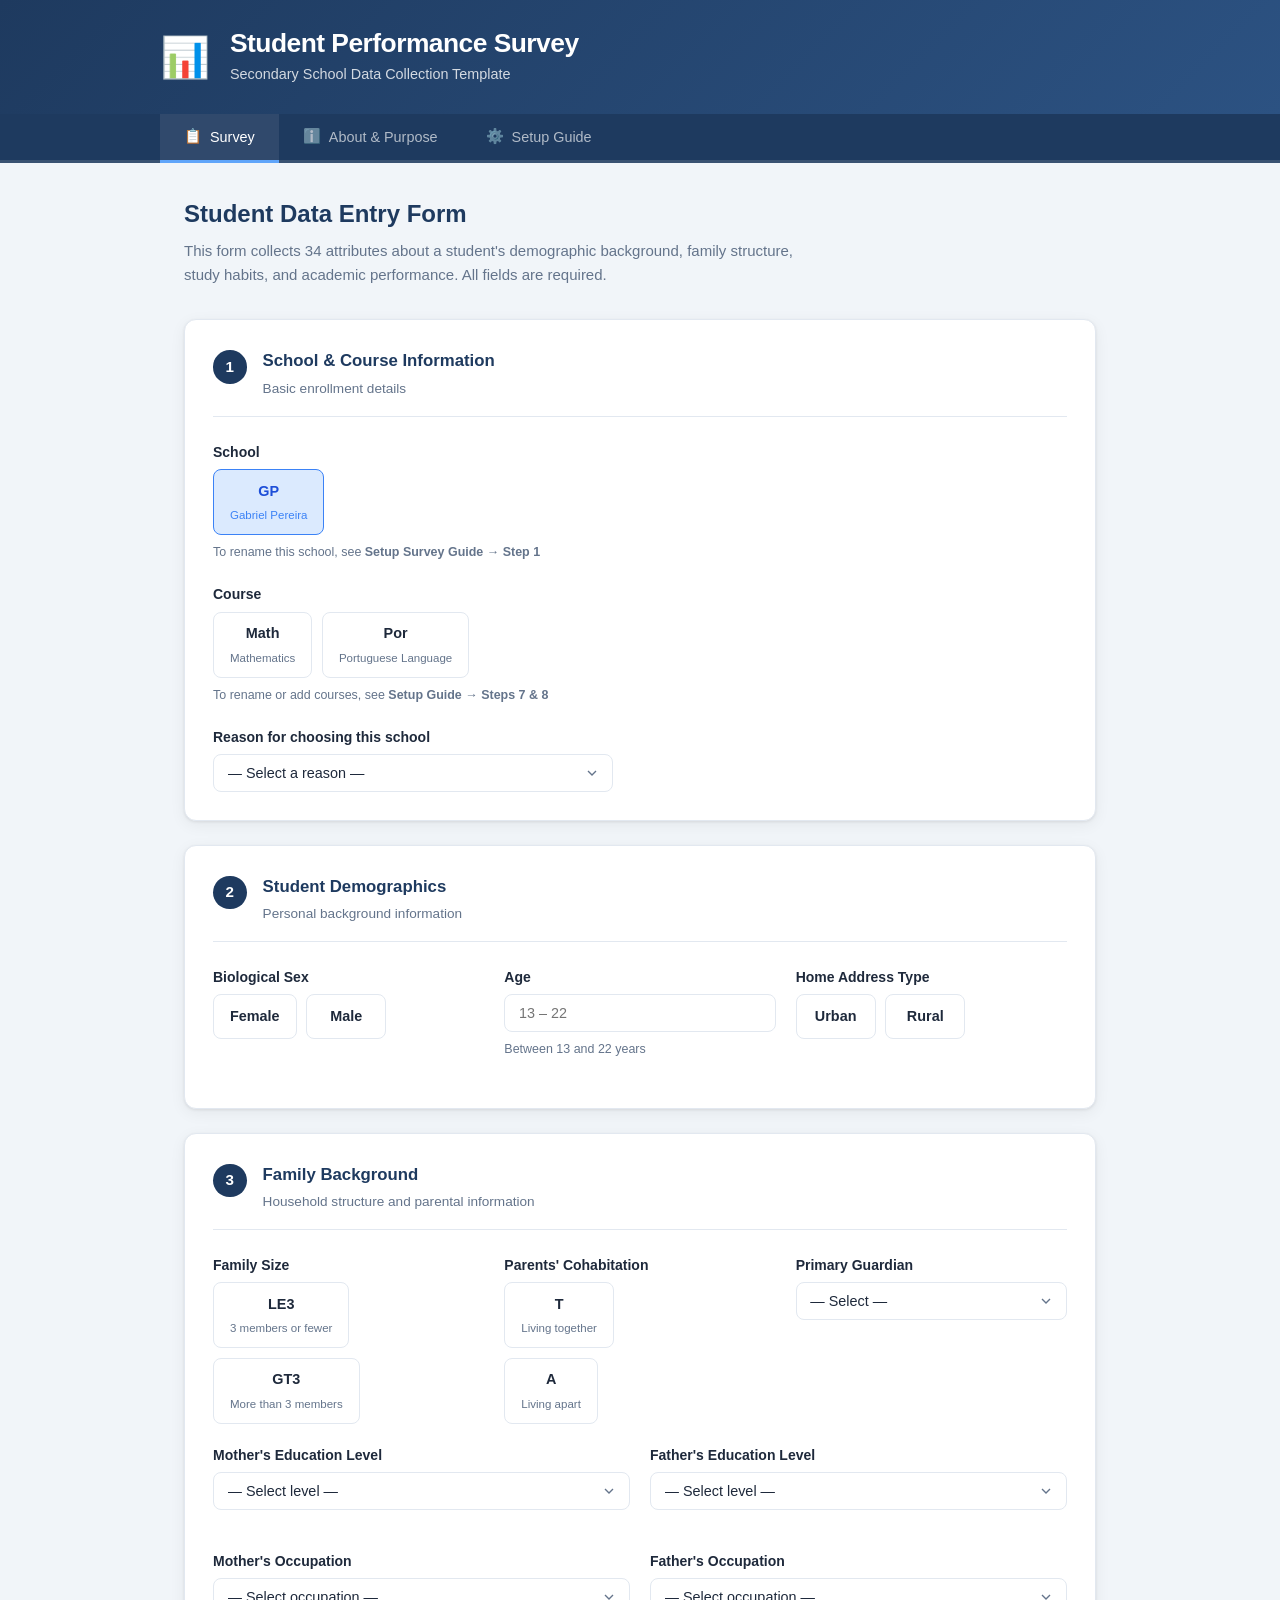
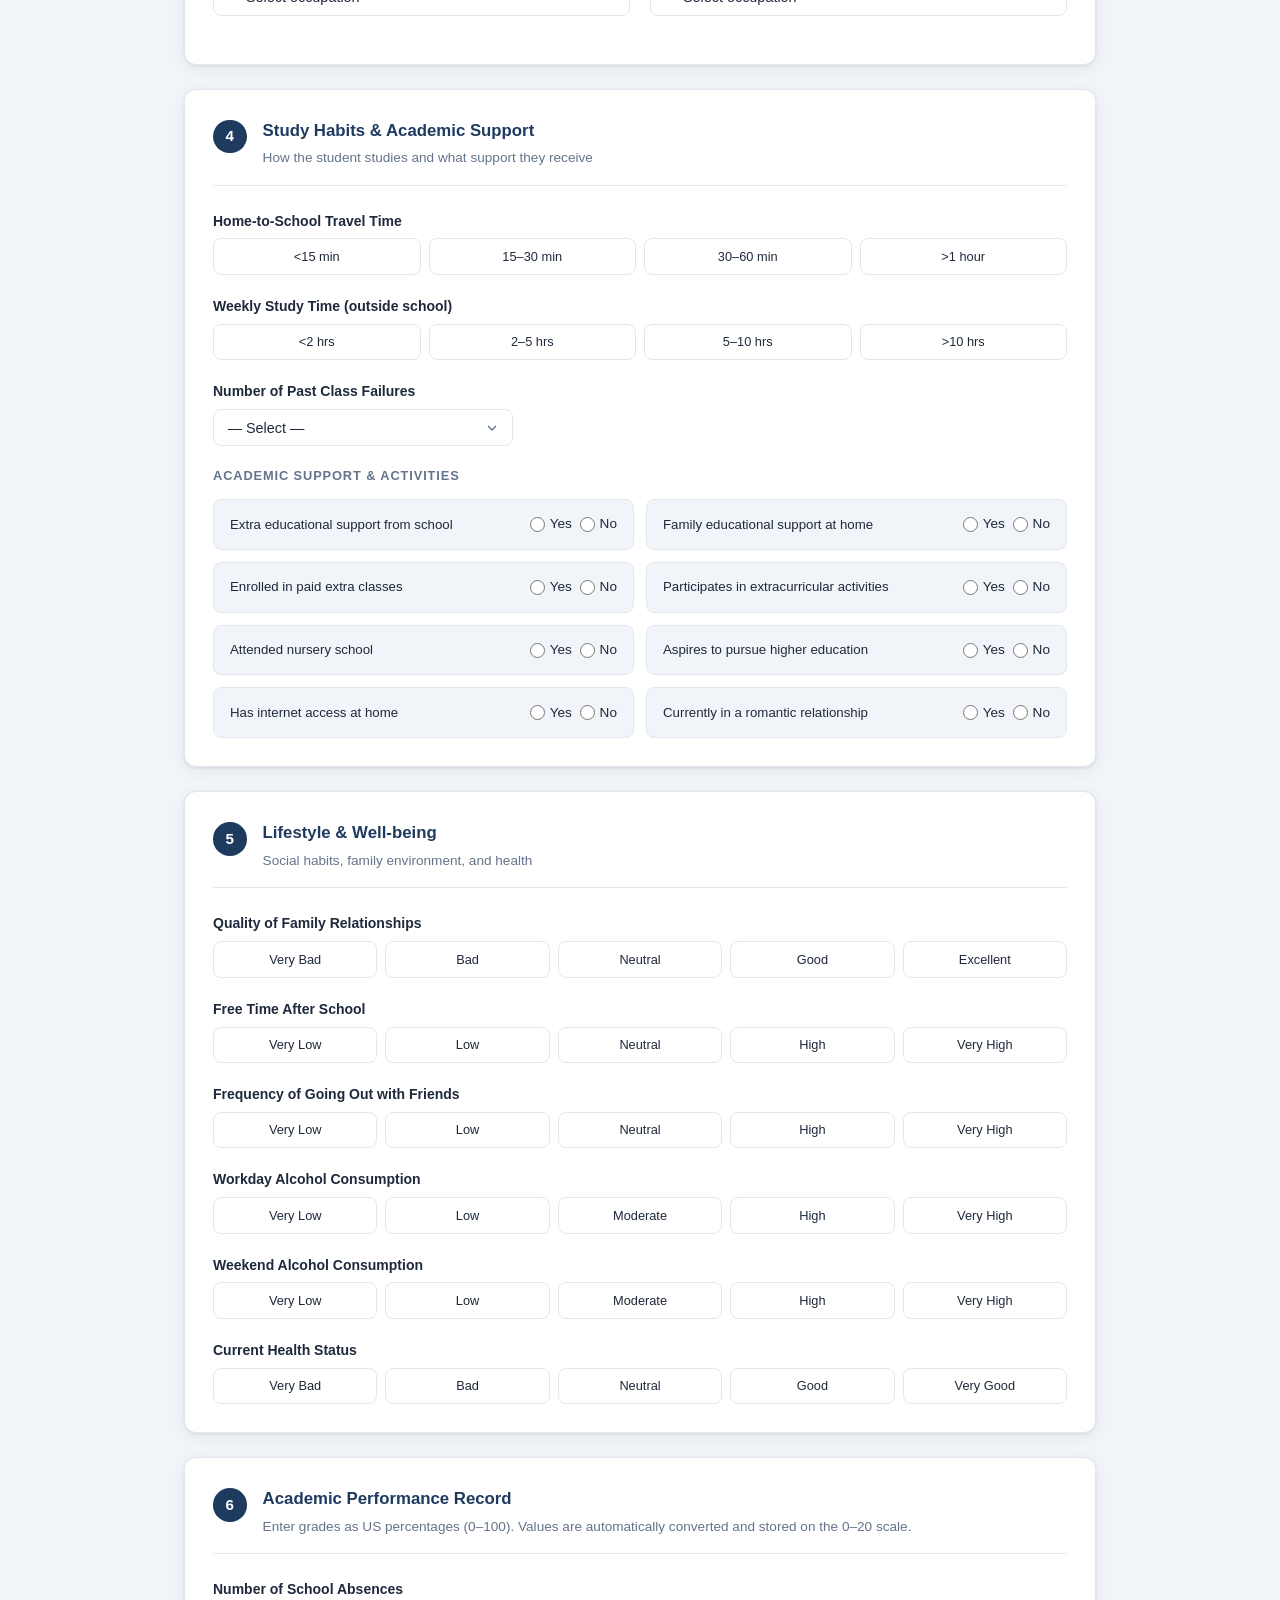
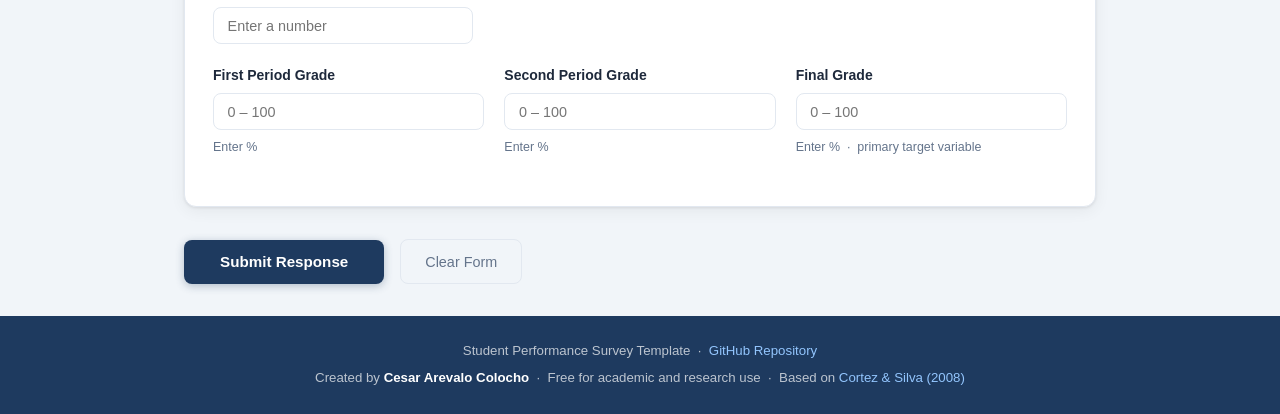
==== commit 750d9699: "Updating web files and data dictionary" ====
--- a/web/index.html
+++ b/web/index.html
@@ -58,35 +58,39 @@
           </div>
         </div>
 
-        <div class="form-grid-2">
-          <div class="form-group">
-            <label class="field-label">School <span class="attr-tag">school</span></label>
-            <div class="radio-card-group">
-              <label class="radio-card">
-                <input type="radio" name="school" value="GP">
-                <span class="rc-box"><strong>GP</strong><small>Gabriel Pereira</small></span>
-              </label>
-              <label class="radio-card">
-                <input type="radio" name="school" value="MS">
-                <span class="rc-box"><strong>MS</strong><small>Mousinho da Silveira</small></span>
-              </label>
-            </div>
-            <span class="field-hint">Rename these for your own institution</span>
-          </div>
-
-          <div class="form-group">
-            <label class="field-label">Course <span class="attr-tag">course</span></label>
-            <div class="radio-card-group">
-              <label class="radio-card">
-                <input type="radio" name="course" value="Math">
-                <span class="rc-box"><strong>Math</strong><small>Mathematics</small></span>
-              </label>
-              <label class="radio-card">
-                <input type="radio" name="course" value="Por">
-                <span class="rc-box"><strong>Por</strong><small>Portuguese Language</small></span>
-              </label>
-            </div>
-          </div>
+        <div class="form-group">
+          <label class="field-label">School <span class="attr-tag">school</span></label>
+          <div class="radio-card-group">
+
+            <!-- ── SCHOOL NAME ── To rename, follow Setup Survey Guide → Step 1 ── -->
+            <label class="radio-card">
+              <input type="radio" name="school" value="GP" checked>
+              <span class="rc-box"><strong>GP</strong><small>Gabriel Pereira</small></span>
+            </label>
+          </div>
+          <span class="field-hint">To rename this school, see <strong>Setup Survey Guide → Step 1</strong></span>
+        </div>
+
+        <div class="form-group">
+          <label class="field-label">Course <span class="attr-tag">course</span></label>
+          <div class="radio-card-group">
+         
+          <!-- ── COURSES ── To add or rename courses, follow Setup Survey Guide → Steps 2 ── -->
+            <!-- Course 1 Example -->
+            <label class="radio-card">
+              <input type="radio" name="course" value="Math">
+              <span class="rc-box"><strong>Math</strong><small>Mathematics</small></span>
+            </label>
+
+            <!-- Course 2 Example -->
+            <label class="radio-card">
+              <input type="radio" name="course" value="Por">
+              <span class="rc-box"><strong>Por</strong><small>Portuguese Language</small></span>
+            </label>
+          </div>
+
+
+          <span class="field-hint">To rename or add courses, see <strong>Setup Guide → Steps 7 &amp; 8</strong></span>
         </div>
 
         <div class="form-group" style="max-width:400px;">
@@ -440,7 +444,7 @@
           <span class="section-num">6</span>
           <div>
             <h3>Academic Performance Record</h3>
-            <p>Absence count and grades on the 0–20 Portuguese grading scale</p>
+            <p>Enter grades as US percentages (0–100). Values are automatically converted and stored on the 0–20 scale.</p>
           </div>
         </div>
 
@@ -452,18 +456,18 @@
         <div class="form-grid-3">
           <div class="form-group">
             <label class="field-label">First Period Grade <span class="attr-tag">G1</span></label>
-            <input type="number" name="G1" min="0" max="20" placeholder="0 – 20">
-            <span class="field-hint">0 = 0% &nbsp;·&nbsp; 20 = 100%</span>
+            <input type="number" name="G1" min="0" max="100" placeholder="0 – 100">
+            <span class="field-hint">Enter % </span>
           </div>
           <div class="form-group">
             <label class="field-label">Second Period Grade <span class="attr-tag">G2</span></label>
-            <input type="number" name="G2" min="0" max="20" placeholder="0 – 20">
-            <span class="field-hint">0 = 0% &nbsp;·&nbsp; 20 = 100%</span>
+            <input type="number" name="G2" min="0" max="100" placeholder="0 – 100">
+            <span class="field-hint">Enter % </span>
           </div>
           <div class="form-group">
             <label class="field-label">Final Grade <span class="attr-tag">G3</span></label>
-            <input type="number" name="G3" min="0" max="20" placeholder="0 – 20">
-            <span class="field-hint">Primary target variable</span>
+            <input type="number" name="G3" min="0" max="100" placeholder="0 – 100">
+            <span class="field-hint">Enter % &nbsp;·&nbsp; primary target variable</span>
           </div>
         </div>
       </div>
@@ -490,28 +494,31 @@
       <p>A data collection instrument designed for replicating and extending student performance research in secondary schools — free for any academic or research use.</p>
     </div>
 
+    <div class="about-card">
+      <div class="about-icon">🎯</div>
+      <h3>Purpose</h3>
+      <p>This survey template supports <strong>data pattern mining</strong> research on secondary school student performance. It is based on the landmark study by Cortez &amp; Silva (2008), which demonstrated that academic outcomes can be predicted and clustered from demographic, family, and behavioral data using machine learning techniques.</p>
+      <p>The 34 attributes collected here enable researchers to apply clustering, classification, anomaly detection, and dimensionality reduction to discover student performance profiles and the factors that shape them.</p>
+    </div>
+
+    <br>
+
+    <div class="about-card">
+      <div class="about-icon">📚</div>
+      <h3>What is Data Pattern Mining for Student Performance?</h3>
+      <p>Data pattern mining extracts hidden structures from large collections of student records. In the secondary school context, this means identifying natural student groups, learning rules that explain academic success or risk, and flagging students with unusually different profiles.</p>
+      <ul>
+        <li><strong>Clustering</strong> — Discovers student profiles (e.g., high achievers, at-risk students) without predefined labels.</li>
+        <li><strong>Classification</strong> — Learns rules such as "students with a second-period grade above 12 and zero past failures tend to be high performers."</li>
+        <li><strong>Anomaly Detection</strong> — Identifies students whose profile does not match any typical pattern, signaling cases that deserve individual attention.</li>
+        <li><strong>PCA</strong> — Reduces redundant features while preserving the most important variation in the data.</li>
+      </ul>
+      <p>These techniques help schools move from reactive intervention toward proactive, data-driven student support.</p>
+    </div>
+
+    <br>
+
     <div class="about-grid">
-
-      <div class="about-card">
-        <div class="about-icon">🎯</div>
-        <h3>Purpose</h3>
-        <p>This survey template supports <strong>data pattern mining</strong> research on secondary school student performance. It is based on the landmark study by Cortez &amp; Silva (2008), which demonstrated that academic outcomes can be predicted and clustered from demographic, family, and behavioral data using machine learning techniques.</p>
-        <p>The 34 attributes collected here enable researchers to apply clustering, classification, anomaly detection, and dimensionality reduction to discover student performance profiles and the factors that shape them.</p>
-      </div>
-
-      <div class="about-card">
-        <div class="about-icon">📚</div>
-        <h3>What is Data Pattern Mining for Student Performance?</h3>
-        <p>Data pattern mining extracts hidden structures from large collections of student records. In the secondary school context, this means identifying natural student groups, learning rules that explain academic success or risk, and flagging students with unusually different profiles.</p>
-        <ul>
-          <li><strong>Clustering</strong> — Discovers student profiles (e.g., high achievers, at-risk students) without predefined labels.</li>
-          <li><strong>Classification</strong> — Learns rules such as "students with a second-period grade above 12 and zero past failures tend to be high performers."</li>
-          <li><strong>Anomaly Detection</strong> — Identifies students whose profile does not match any typical pattern, signaling cases that deserve individual attention.</li>
-          <li><strong>PCA</strong> — Reduces redundant features while preserving the most important variation in the data.</li>
-        </ul>
-        <p>These techniques help schools move from reactive intervention toward proactive, data-driven student support.</p>
-      </div>
-
       <div class="about-card">
         <div class="about-icon">📝</div>
         <h3>Reference Dataset</h3>
@@ -529,7 +536,6 @@
         <div class="author-details">
           <p class="author-name">Cesar Arevalo Colocho</p>
           <p>CS 4412 — Data Mining</p>
-          <p><a href="mailto:geovani.colocho03@gmail.com">geovani.colocho03@gmail.com</a></p>
           <p><a href="https://github.com/Colochoo/cs4412-project" target="_blank">github.com/Colochoo/cs4412-project →</a></p>
         </div>
         <div class="license-box">
@@ -557,11 +563,96 @@
   <div id="tab-setup" class="tab-panel">
 
     <div class="panel-intro">
-      <h2>Setup Guide: Connecting to Google Sheets</h2>
-      <p>Follow these six steps to route form responses to your own Google Spreadsheet. No paid services or backend servers are needed — everything runs through Google Apps Script.</p>
+      <h2>Setup Survey Guide: Renaming School and Course Options</h2>
+      <p>Follow these three steps to customize the survey for your institution and make it fit your needs.</p>
     </div>
 
     <div class="steps-list">
+
+      <div class="step-card">
+        <div class="step-num">1</div>
+        <div class="step-body">
+          <h3>Rename the School and Course Labels</h3>
+          <p>Open <code>index.html</code> in a text editor. Search for the comment <code>&lt;!-- ── SCHOOL NAME ──</code> to jump directly to the school card, and <code>&lt;!-- ── COURSES ──</code> for the course cards. Each card has three values you can change:</p>
+          <div class="code-block">
+            <div class="code-header">
+              <span>index.html — school card (search for the comment above)</span>
+            </div>
+            <pre>&lt;input type="radio" name="school" value="GP" checked&gt;
+&lt;!--                               ^^^
+     value  → the code stored in your CSV column (keep it short, no spaces)  --&gt;
+
+&lt;span class="rc-box"&gt;
+  &lt;strong&gt;GP&lt;/strong&gt;          &lt;!-- short code shown on the button --&gt;
+  &lt;small&gt;Gabriel Pereira&lt;/small&gt; &lt;!-- full name shown below the code --&gt;
+&lt;/span&gt;</pre>
+          </div>
+          <p>Change all three to match your institution. For example, to use "Lincoln High School" with code <code>LHS</code>:</p>
+          <div class="code-block">
+            <div class="code-header">
+              <span>Renamed example</span>
+            </div>
+            <pre>&lt;input type="radio" name="school" value="LHS" checked&gt;
+&lt;span class="rc-box"&gt;
+  &lt;strong&gt;LHS&lt;/strong&gt;
+  &lt;small&gt;Lincoln High School&lt;/small&gt;
+&lt;/span&gt;</pre>
+          </div>
+          <p>The same three-part pattern applies to each course card. Find the <code>&lt;!-- ── COURSES ──</code> comment and rename every <code>value</code>, <code>&lt;strong&gt;</code>, and <code>&lt;small&gt;</code> you need.</p>
+          <p><strong>Important:</strong> after renaming, also update the <code>headers</code> array in your Apps Script (Step 2) if you added a new column, and re-deploy the web app (Step 3) to apply the changes.</p>
+        </div>
+      </div>
+
+      <div class="step-card">
+        <div class="step-num">2</div>
+        <div class="step-body">
+          <h3>Add More Course Options</h3>
+          <p>Open <code>index.html</code> and search for the comment <code>&lt;!-- ── COURSES ──</code>. You will see a <code>&lt;div class="radio-card-group"&gt;</code> containing one <code>&lt;label class="radio-card"&gt;</code> block per course. To add a new course, copy the template below and paste it <strong>inside</strong> that same <code>radio-card-group</code> div, after the last existing course card:</p>
+          <div class="code-block">
+            <div class="code-header">
+              <span>Course card template — copy and paste for each new course</span>
+              <button class="copy-btn" data-target="course-template-code">Copy</button>
+            </div>
+            <pre id="course-template-code">&lt;label class="radio-card"&gt;
+  &lt;input type="radio" name="course" value="Bio"&gt;
+  &lt;span class="rc-box"&gt;
+    &lt;strong&gt;Bio&lt;/strong&gt;
+    &lt;small&gt;Biology&lt;/small&gt;
+  &lt;/span&gt;
+&lt;/label&gt;</pre>
+          </div>
+          <p>Replace <code>Bio</code> (the <code>value</code> and <code>&lt;strong&gt;</code>) with your course code, and replace <code>Biology</code> (the <code>&lt;small&gt;</code>) with the full course name. Repeat for as many courses as you need — the card group will wrap automatically.</p>
+          <p>After adding courses, save the file, commit the change, and push to GitHub so the live site updates.</p>
+        </div>
+      </div>
+
+      <div class="step-card">
+        <div class="step-num">3</div>
+        <div class="step-body">
+          <h3>Remove the About &amp; Setup Guide Tabs Before Going Public</h3>
+          <p>The <strong>About &amp; Purpose</strong> and <strong>Setup Guide</strong> tabs are for your reference only. Before deploying the site to respondents, delete the two <code>&lt;button&gt;</code> elements below from the <code>&lt;nav class="tab-nav"&gt;</code> block in <code>index.html</code>:</p>
+          <div class="code-block">
+            <div class="code-header">
+              <span>index.html — lines to delete from &lt;nav class="tab-nav"&gt;</span>
+            </div>
+            <pre>&lt;button class="tab-btn" data-tab="about"&gt;
+  &lt;span&gt;ℹ️&lt;/span&gt; About &amp;amp; Purpose
+&lt;/button&gt;
+&lt;button class="tab-btn" data-tab="setup"&gt;
+  &lt;span&gt;⚙️&lt;/span&gt; Setup Guide
+&lt;/button&gt;</pre>
+          </div>
+          <p>After removing those buttons the nav will show only the <strong>Survey</strong> tab, which is the only thing respondents need to see.</p>
+          <p><strong>Optional cleanup:</strong> you can also delete the two corresponding tab panel <code>&lt;div&gt;</code> blocks — <code>&lt;div id="tab-about" …&gt;</code> and <code>&lt;div id="tab-setup" …&gt;</code> — to reduce page size. The survey will work correctly either way.</p>
+        </div>
+      </div>
+
+      <br>
+      <hr>
+      <div class="panel-intro">
+        <h2>Setup Guide: Connecting to Google Sheets</h2>
+        <p>Follow these eight steps to customize the survey for your institution and route form responses to your own Google Spreadsheet. No paid services or backend servers are needed — everything runs through Google Apps Script.</p>
+      </div>
 
       <div class="step-card">
         <div class="step-num">1</div>
@@ -653,14 +744,16 @@
       <div class="step-card">
         <div class="step-num">5</div>
         <div class="step-body">
-          <h3>Enable GitHub Pages</h3>
+          <h3>Enable GitHub Pages as your Website</h3>
           <ol>
             <li>Go to your repository on GitHub</li>
             <li>Click <strong>Settings → Pages</strong></li>
-            <li>Under "Source", select <strong>Deploy from a branch</strong></li>
-            <li>Select your branch (e.g., <strong>main</strong>) and the <strong>/Website</strong> folder</li>
+            <li>Under "Source", select <strong>GitHub Actions</strong></li>
             <li>Click <strong>Save</strong> — your site will be live at <code>https://yourusername.github.io/your-repo/</code> within a few minutes</li>
           </ol>
+          <p>
+            <strong>Note: </strong> in case you don't have a GitHub repository or prefer not to use GitHub Pages, you can also host this site on any static hosting service (e.g., Netlify, Vercel) by uploading the files (html, css, js) and configuring the form submission URL as described in step 4.
+          </p>
         </div>
       </div>
 
